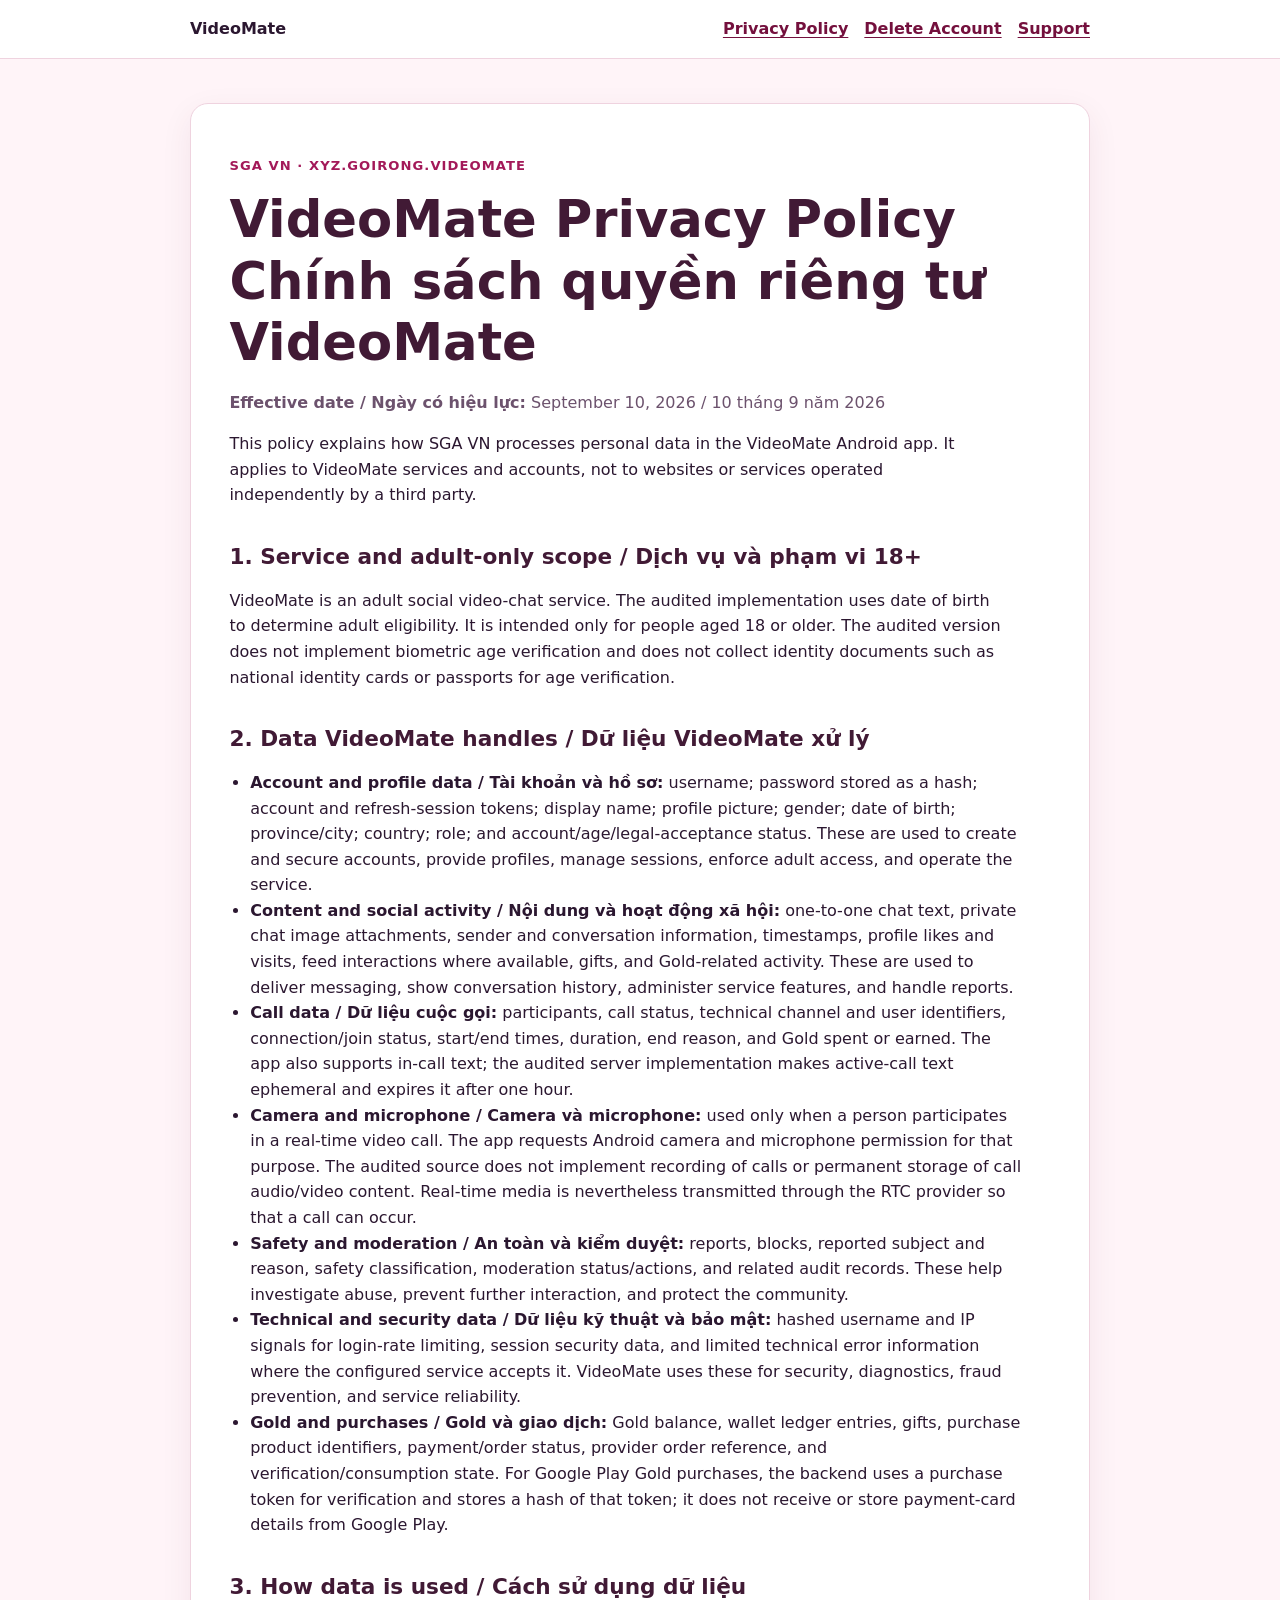
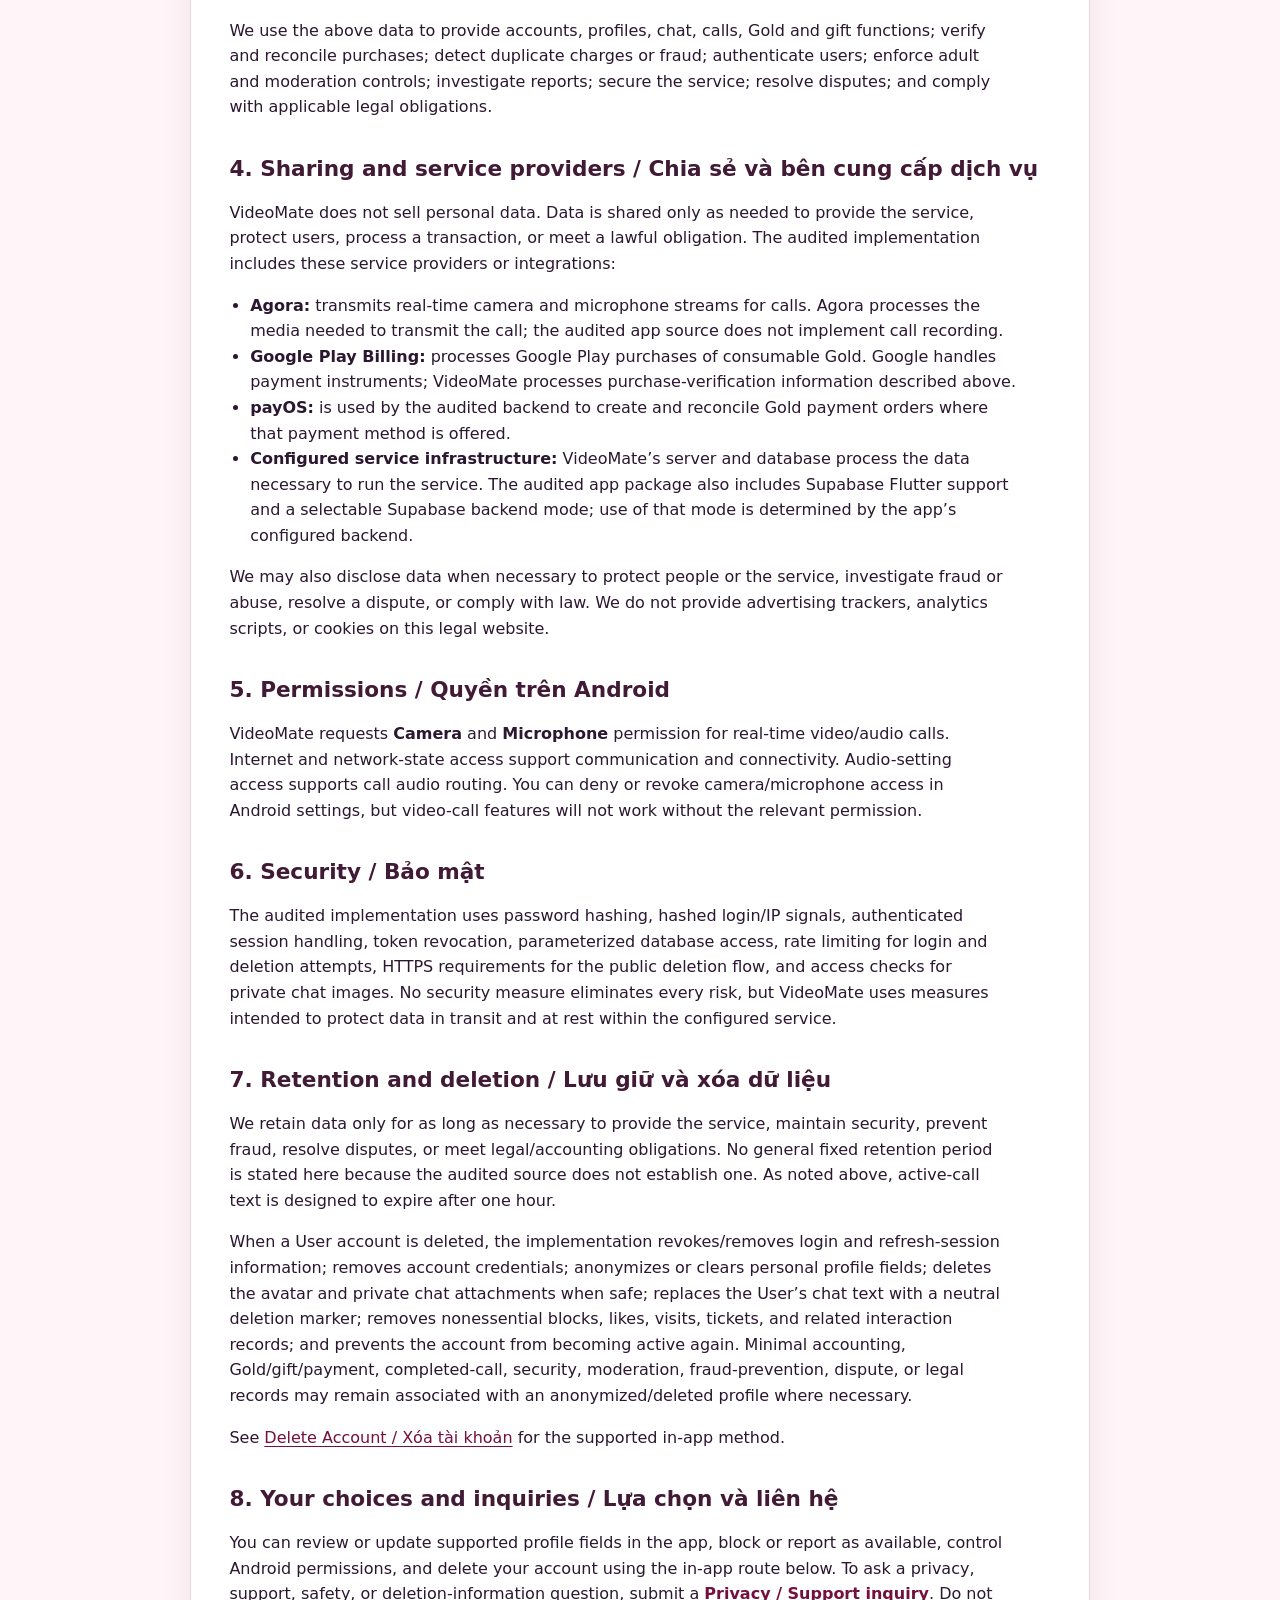
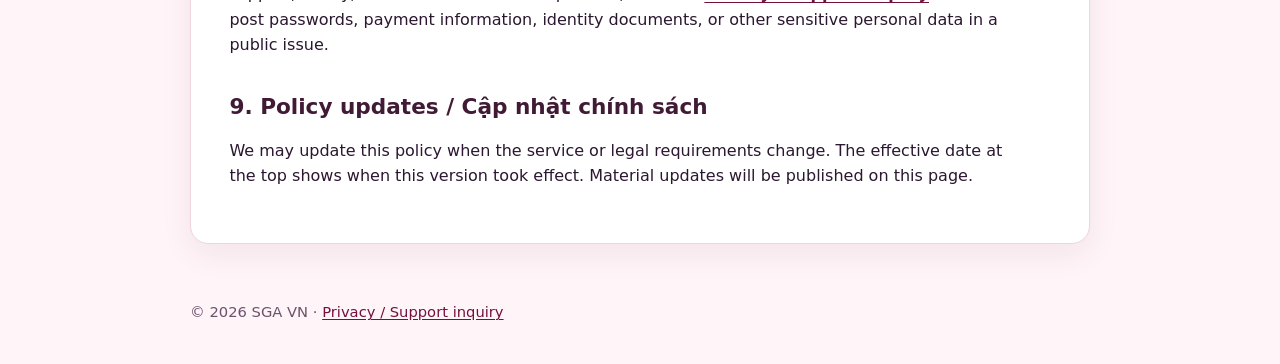
==== privacy/index.html @ 69bdad1e "feat: publish VideoMate legal pages" ====
<!doctype html>
<html lang="vi">
<head>
  <meta charset="utf-8">
  <meta name="viewport" content="width=device-width, initial-scale=1">
  <meta name="description" content="VideoMate Privacy Policy / Chính sách quyền riêng tư VideoMate.">
  <title>VideoMate Privacy Policy | Chính sách quyền riêng tư VideoMate</title>
  <link rel="stylesheet" href="../assets/styles.css">
</head>
<body>
  <a class="skip-link" href="#content">Skip to content</a>
  <header><div class="bar"><a class="brand" href="../">VideoMate</a><nav aria-label="Primary"><a href="./">Privacy Policy</a><a href="../delete-account/">Delete Account</a><a href="../support/">Support</a></nav></div></header>
  <main id="content"><article>
    <p class="eyebrow">SGA VN · xyz.goirong.videomate</p>
    <h1>VideoMate Privacy Policy<br><span lang="vi">Chính sách quyền riêng tư VideoMate</span></h1>
    <p class="meta"><strong>Effective date / Ngày có hiệu lực:</strong> September 10, 2026 / 10 tháng 9 năm 2026</p>
    <p>This policy explains how SGA VN processes personal data in the VideoMate Android app. It applies to VideoMate services and accounts, not to websites or services operated independently by a third party.</p>

    <h2>1. Service and adult-only scope / Dịch vụ và phạm vi 18+</h2>
    <p>VideoMate is an adult social video-chat service. The audited implementation uses date of birth to determine adult eligibility. It is intended only for people aged 18 or older. The audited version does not implement biometric age verification and does not collect identity documents such as national identity cards or passports for age verification.</p>

    <h2>2. Data VideoMate handles / Dữ liệu VideoMate xử lý</h2>
    <ul>
      <li><strong>Account and profile data / Tài khoản và hồ sơ:</strong> username; password stored as a hash; account and refresh-session tokens; display name; profile picture; gender; date of birth; province/city; country; role; and account/age/legal-acceptance status. These are used to create and secure accounts, provide profiles, manage sessions, enforce adult access, and operate the service.</li>
      <li><strong>Content and social activity / Nội dung và hoạt động xã hội:</strong> one-to-one chat text, private chat image attachments, sender and conversation information, timestamps, profile likes and visits, feed interactions where available, gifts, and Gold-related activity. These are used to deliver messaging, show conversation history, administer service features, and handle reports.</li>
      <li><strong>Call data / Dữ liệu cuộc gọi:</strong> participants, call status, technical channel and user identifiers, connection/join status, start/end times, duration, end reason, and Gold spent or earned. The app also supports in-call text; the audited server implementation makes active-call text ephemeral and expires it after one hour.</li>
      <li><strong>Camera and microphone / Camera và microphone:</strong> used only when a person participates in a real-time video call. The app requests Android camera and microphone permission for that purpose. The audited source does not implement recording of calls or permanent storage of call audio/video content. Real-time media is nevertheless transmitted through the RTC provider so that a call can occur.</li>
      <li><strong>Safety and moderation / An toàn và kiểm duyệt:</strong> reports, blocks, reported subject and reason, safety classification, moderation status/actions, and related audit records. These help investigate abuse, prevent further interaction, and protect the community.</li>
      <li><strong>Technical and security data / Dữ liệu kỹ thuật và bảo mật:</strong> hashed username and IP signals for login-rate limiting, session security data, and limited technical error information where the configured service accepts it. VideoMate uses these for security, diagnostics, fraud prevention, and service reliability.</li>
      <li><strong>Gold and purchases / Gold và giao dịch:</strong> Gold balance, wallet ledger entries, gifts, purchase product identifiers, payment/order status, provider order reference, and verification/consumption state. For Google Play Gold purchases, the backend uses a purchase token for verification and stores a hash of that token; it does not receive or store payment-card details from Google Play.</li>
    </ul>

    <h2>3. How data is used / Cách sử dụng dữ liệu</h2>
    <p>We use the above data to provide accounts, profiles, chat, calls, Gold and gift functions; verify and reconcile purchases; detect duplicate charges or fraud; authenticate users; enforce adult and moderation controls; investigate reports; secure the service; resolve disputes; and comply with applicable legal obligations.</p>

    <h2>4. Sharing and service providers / Chia sẻ và bên cung cấp dịch vụ</h2>
    <p>VideoMate does not sell personal data. Data is shared only as needed to provide the service, protect users, process a transaction, or meet a lawful obligation. The audited implementation includes these service providers or integrations:</p>
    <ul>
      <li><strong>Agora:</strong> transmits real-time camera and microphone streams for calls. Agora processes the media needed to transmit the call; the audited app source does not implement call recording.</li>
      <li><strong>Google Play Billing:</strong> processes Google Play purchases of consumable Gold. Google handles payment instruments; VideoMate processes purchase-verification information described above.</li>
      <li><strong>payOS:</strong> is used by the audited backend to create and reconcile Gold payment orders where that payment method is offered.</li>
      <li><strong>Configured service infrastructure:</strong> VideoMate’s server and database process the data necessary to run the service. The audited app package also includes Supabase Flutter support and a selectable Supabase backend mode; use of that mode is determined by the app’s configured backend.</li>
    </ul>
    <p>We may also disclose data when necessary to protect people or the service, investigate fraud or abuse, resolve a dispute, or comply with law. We do not provide advertising trackers, analytics scripts, or cookies on this legal website.</p>

    <h2>5. Permissions / Quyền trên Android</h2>
    <p>VideoMate requests <strong>Camera</strong> and <strong>Microphone</strong> permission for real-time video/audio calls. Internet and network-state access support communication and connectivity. Audio-setting access supports call audio routing. You can deny or revoke camera/microphone access in Android settings, but video-call features will not work without the relevant permission.</p>

    <h2>6. Security / Bảo mật</h2>
    <p>The audited implementation uses password hashing, hashed login/IP signals, authenticated session handling, token revocation, parameterized database access, rate limiting for login and deletion attempts, HTTPS requirements for the public deletion flow, and access checks for private chat images. No security measure eliminates every risk, but VideoMate uses measures intended to protect data in transit and at rest within the configured service.</p>

    <h2>7. Retention and deletion / Lưu giữ và xóa dữ liệu</h2>
    <p>We retain data only for as long as necessary to provide the service, maintain security, prevent fraud, resolve disputes, or meet legal/accounting obligations. No general fixed retention period is stated here because the audited source does not establish one. As noted above, active-call text is designed to expire after one hour.</p>
    <p>When a User account is deleted, the implementation revokes/removes login and refresh-session information; removes account credentials; anonymizes or clears personal profile fields; deletes the avatar and private chat attachments when safe; replaces the User’s chat text with a neutral deletion marker; removes nonessential blocks, likes, visits, tickets, and related interaction records; and prevents the account from becoming active again. Minimal accounting, Gold/gift/payment, completed-call, security, moderation, fraud-prevention, dispute, or legal records may remain associated with an anonymized/deleted profile where necessary.</p>
    <p>See <a href="../delete-account/">Delete Account / Xóa tài khoản</a> for the supported in-app method.</p>

    <h2>8. Your choices and inquiries / Lựa chọn và liên hệ</h2>
    <p>You can review or update supported profile fields in the app, block or report as available, control Android permissions, and delete your account using the in-app route below. To ask a privacy, support, safety, or deletion-information question, submit a <a class="contact" href="https://github.com/huyenlo908-cmd/videomate-legal/issues/new">Privacy / Support inquiry</a>. Do not post passwords, payment information, identity documents, or other sensitive personal data in a public issue.</p>

    <h2>9. Policy updates / Cập nhật chính sách</h2>
    <p>We may update this policy when the service or legal requirements change. The effective date at the top shows when this version took effect. Material updates will be published on this page.</p>
  </article></main>
  <footer>© 2026 SGA VN · <a href="../support/">Privacy / Support inquiry</a></footer>
</body>
</html>
---- assets/styles.css ----
:root {
  color-scheme: light;
  --ink: #2b1730;
  --muted: #6c526d;
  --surface: #fff;
  --wash: #fff4f8;
  --line: #efd3df;
  --brand: #a31959;
  --brand-dark: #74103d;
  --focus: #0047ab;
}

* { box-sizing: border-box; }
html { scroll-behavior: smooth; }
body {
  margin: 0;
  background: var(--wash);
  color: var(--ink);
  font: 16px/1.6 system-ui, -apple-system, BlinkMacSystemFont, "Segoe UI", sans-serif;
}
a { color: var(--brand-dark); text-underline-offset: .16em; }
a:hover { color: var(--brand); }
a:focus-visible { outline: 3px solid var(--focus); outline-offset: 3px; }
.skip-link { position: absolute; left: -9999px; top: 0; }
.skip-link:focus { left: 1rem; top: 1rem; z-index: 2; background: #fff; padding: .7rem 1rem; }
header { background: #fff; border-bottom: 1px solid var(--line); }
.bar, main, footer { width: min(100% - 2rem, 900px); margin-inline: auto; }
.bar { padding: 1rem 0; display: flex; align-items: center; justify-content: space-between; gap: 1rem; }
.brand { color: var(--ink); font-weight: 800; text-decoration: none; }
nav { display: flex; flex-wrap: wrap; gap: .45rem 1rem; }
nav a { font-weight: 650; }
main { padding: 2.75rem 0 3.5rem; }
.hero, article, .card { background: var(--surface); border: 1px solid var(--line); border-radius: 18px; box-shadow: 0 10px 32px rgba(87, 29, 61, .07); }
.hero { padding: clamp(1.5rem, 4vw, 3rem); }
article { padding: clamp(1.25rem, 3vw, 2.5rem); }
.eyebrow { color: var(--brand); font-size: .82rem; font-weight: 800; letter-spacing: .08em; text-transform: uppercase; }
h1, h2, h3 { color: #411a35; line-height: 1.2; }
h1 { margin: .2rem 0 1rem; font-size: clamp(2rem, 6vw, 3.2rem); }
h2 { margin-top: 2.25rem; font-size: 1.35rem; }
h3 { margin-top: 1.5rem; font-size: 1.08rem; }
p, li { max-width: 76ch; }
ul { padding-left: 1.3rem; }
.cards { display: grid; grid-template-columns: repeat(3, minmax(0, 1fr)); gap: 1rem; margin-top: 1.5rem; }
.card { display: block; padding: 1.2rem; color: var(--ink); text-decoration: none; }
.card:hover { border-color: var(--brand); transform: translateY(-2px); transition: .15s ease; }
.card strong { display: block; color: var(--brand-dark); font-size: 1.08rem; }
.notice { margin: 1.25rem 0; padding: 1rem 1.1rem; border-left: 4px solid var(--brand); background: #fff0f6; }
.meta { color: var(--muted); }
.contact { font-weight: 750; }
footer { padding: 0 0 2.5rem; color: var(--muted); font-size: .92rem; }
@media (max-width: 650px) {
  .bar { align-items: flex-start; flex-direction: column; }
  .cards { grid-template-columns: 1fr; }
}
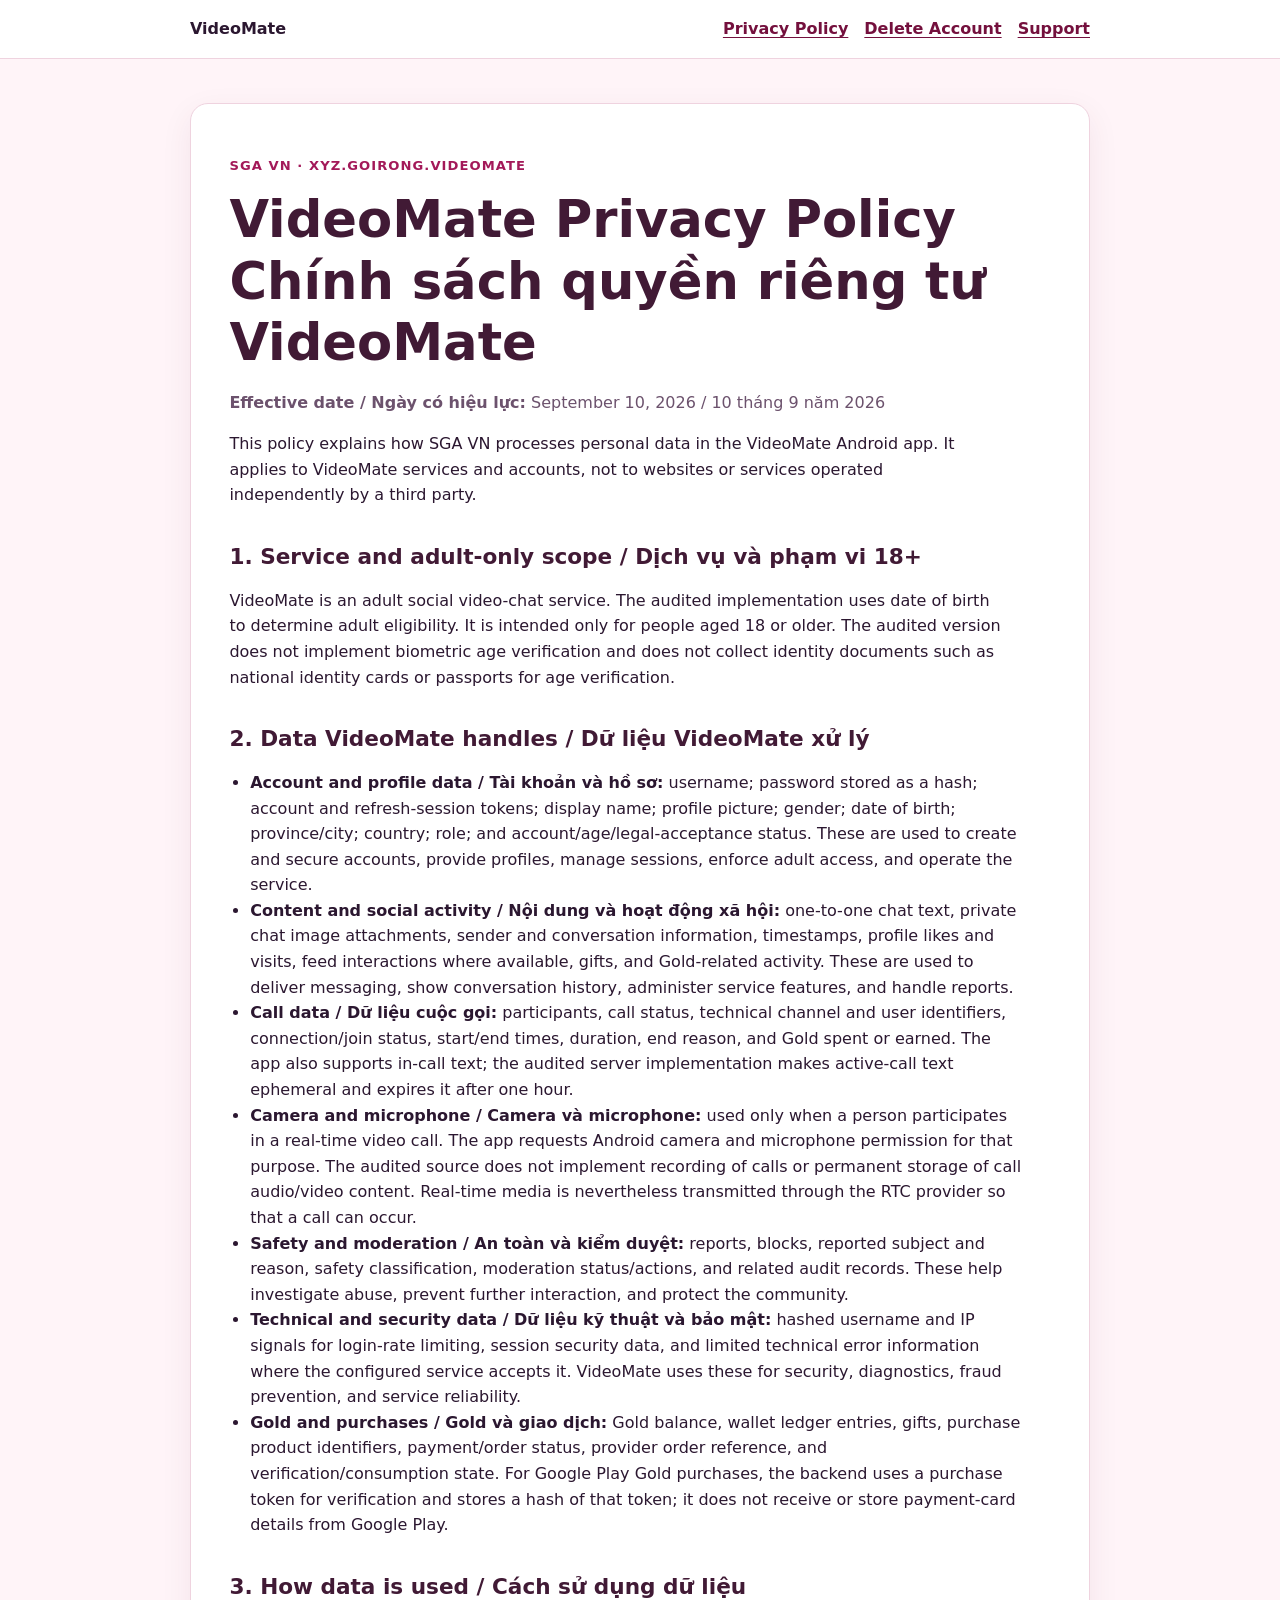
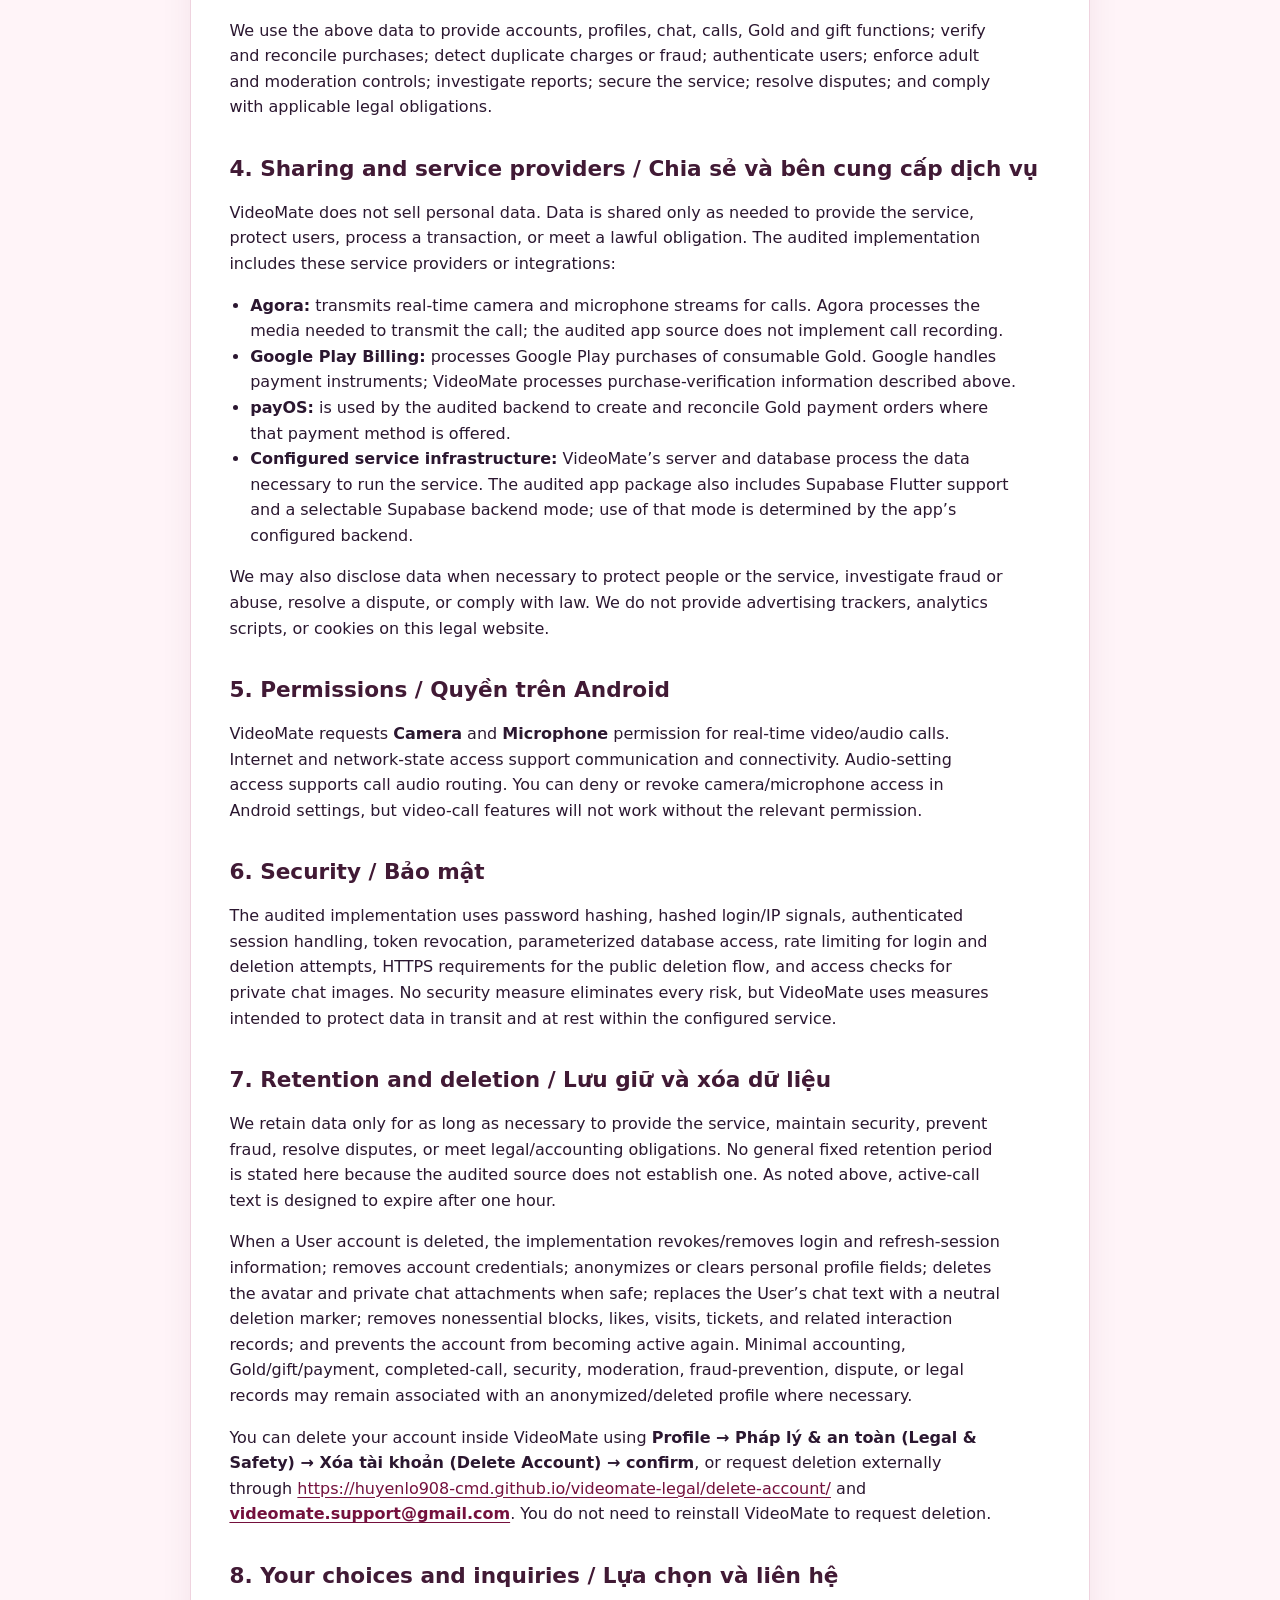
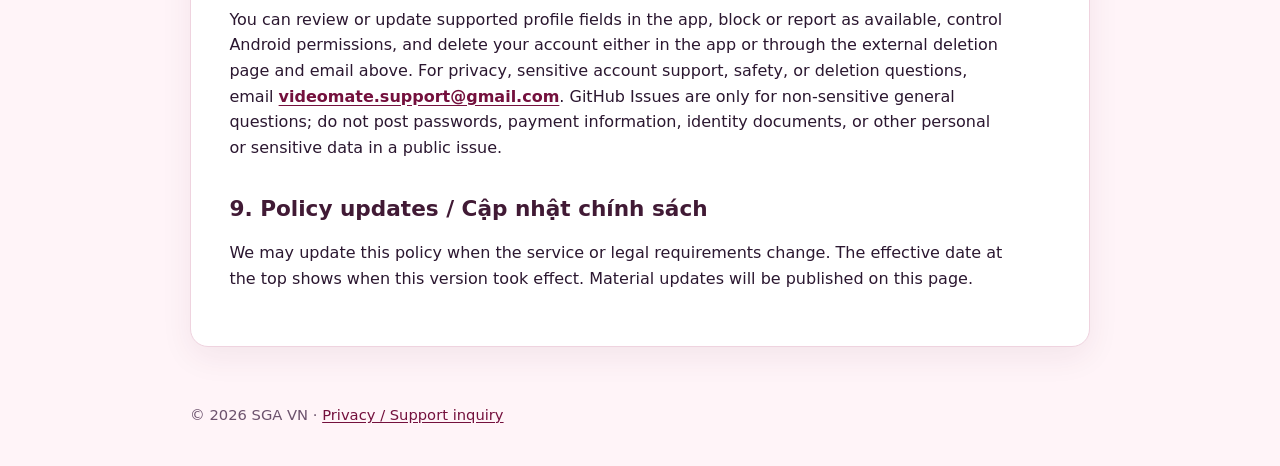
==== commit c5369425: "fix: add VideoMate external account deletion email" ====
--- a/privacy/index.html
+++ b/privacy/index.html
@@ -52,10 +52,10 @@
     <h2>7. Retention and deletion / Lưu giữ và xóa dữ liệu</h2>
     <p>We retain data only for as long as necessary to provide the service, maintain security, prevent fraud, resolve disputes, or meet legal/accounting obligations. No general fixed retention period is stated here because the audited source does not establish one. As noted above, active-call text is designed to expire after one hour.</p>
     <p>When a User account is deleted, the implementation revokes/removes login and refresh-session information; removes account credentials; anonymizes or clears personal profile fields; deletes the avatar and private chat attachments when safe; replaces the User’s chat text with a neutral deletion marker; removes nonessential blocks, likes, visits, tickets, and related interaction records; and prevents the account from becoming active again. Minimal accounting, Gold/gift/payment, completed-call, security, moderation, fraud-prevention, dispute, or legal records may remain associated with an anonymized/deleted profile where necessary.</p>
-    <p>See <a href="../delete-account/">Delete Account / Xóa tài khoản</a> for the supported in-app method.</p>
+    <p>You can delete your account inside VideoMate using <strong>Profile → Pháp lý &amp; an toàn (Legal &amp; Safety) → Xóa tài khoản (Delete Account) → confirm</strong>, or request deletion externally through <a href="https://huyenlo908-cmd.github.io/videomate-legal/delete-account/">https://huyenlo908-cmd.github.io/videomate-legal/delete-account/</a> and <a class="contact" href="mailto:videomate.support@gmail.com">videomate.support@gmail.com</a>. You do not need to reinstall VideoMate to request deletion.</p>
 
     <h2>8. Your choices and inquiries / Lựa chọn và liên hệ</h2>
-    <p>You can review or update supported profile fields in the app, block or report as available, control Android permissions, and delete your account using the in-app route below. To ask a privacy, support, safety, or deletion-information question, submit a <a class="contact" href="https://github.com/huyenlo908-cmd/videomate-legal/issues/new">Privacy / Support inquiry</a>. Do not post passwords, payment information, identity documents, or other sensitive personal data in a public issue.</p>
+    <p>You can review or update supported profile fields in the app, block or report as available, control Android permissions, and delete your account either in the app or through the external deletion page and email above. For privacy, sensitive account support, safety, or deletion questions, email <a class="contact" href="mailto:videomate.support@gmail.com">videomate.support@gmail.com</a>. GitHub Issues are only for non-sensitive general questions; do not post passwords, payment information, identity documents, or other personal or sensitive data in a public issue.</p>
 
     <h2>9. Policy updates / Cập nhật chính sách</h2>
     <p>We may update this policy when the service or legal requirements change. The effective date at the top shows when this version took effect. Material updates will be published on this page.</p>
--- a/assets/styles.css
+++ b/assets/styles.css
@@ -47,6 +47,17 @@
 .notice { margin: 1.25rem 0; padding: 1rem 1.1rem; border-left: 4px solid var(--brand); background: #fff0f6; }
 .meta { color: var(--muted); }
 .contact { font-weight: 750; }
+.deletion-cta {
+  display: inline-block;
+  margin: .5rem 0 1rem;
+  padding: .8rem 1.1rem;
+  border-radius: .55rem;
+  background: var(--brand);
+  color: #fff;
+  font-weight: 800;
+  text-decoration: none;
+}
+.deletion-cta:hover { background: var(--brand-dark); color: #fff; }
 footer { padding: 0 0 2.5rem; color: var(--muted); font-size: .92rem; }
 @media (max-width: 650px) {
   .bar { align-items: flex-start; flex-direction: column; }
